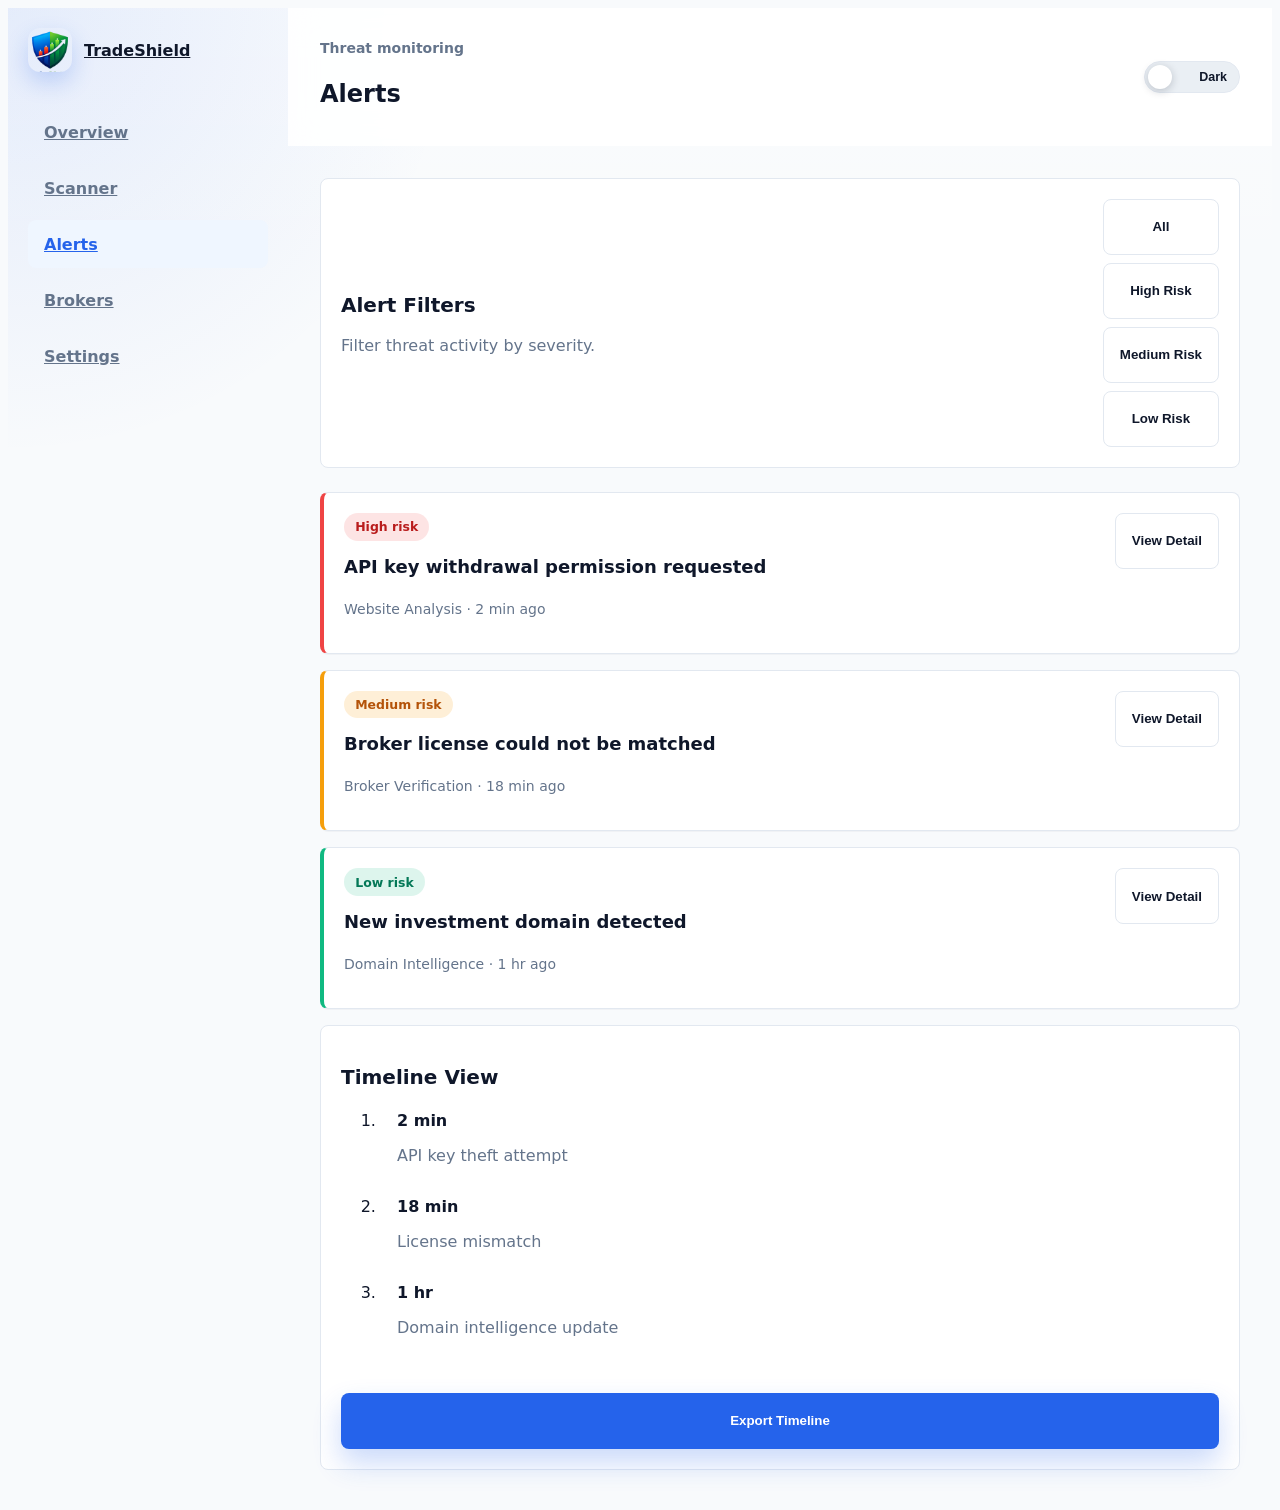
==== dashboard/alerts.html @ 96492129 "added the extension frontend files and content supporting light and dark mode" ====
<!doctype html>
<html lang="en">
  <head>
    <meta charset="utf-8">
    <meta name="viewport" content="width=device-width, initial-scale=1">
    <title>Alerts | TradeShield</title>
    <link rel="icon" href="../Assets/icons/icon-32.png">
    <link rel="stylesheet" href="../css/tailwind-local.css">
    <link rel="stylesheet" href="../css/main.css">
    <script src="../js/app.js"></script>
    <script src="../js/ui.js" defer></script>
    <script src="../js/dashboard.js" defer></script>
  </head>
  <body>
    <div class="page-loader" role="status" aria-label="Loading alerts"><div class="loader-shell"><div class="skeleton h-5 w-36"></div><div class="mt-4 grid gap-3"><div class="skeleton h-20"></div><div class="skeleton h-20"></div></div></div></div>
    <main class="ts-page dashboard-shell">
      <aside class="desktop-sidebar min-h-screen border-r p-5 ts-border">
        <a class="ts-brand" href="../index.html"><img class="ts-logo" src="../Assets/icons/icon-128.png" alt=""><span>TradeShield</span></a>
        <nav class="mt-8 grid gap-2" aria-label="Dashboard navigation"><a class="nav-item px-4" href="home.html" data-nav-page="home.html">Overview</a><a class="nav-item px-4" href="scanner.html" data-nav-page="scanner.html">Scanner</a><a class="nav-item px-4" href="alerts.html" data-nav-page="alerts.html">Alerts</a><a class="nav-item px-4" href="brokers.html" data-nav-page="brokers.html">Brokers</a><a class="nav-item px-4" href="settings.html" data-nav-page="settings.html">Settings</a></nav>
      </aside>
      <section class="dashboard-main min-w-0">
        <header class="sticky top-0 z-30 border-b bg-[color:var(--surface)]/90 px-4 py-4 backdrop-blur ts-border lg:px-8"><div class="flex items-center justify-between gap-4"><div><p class="text-sm font-bold ts-muted">Threat monitoring</p><h1 class="text-2xl font-black">Alerts</h1></div><button class="toggle" type="button" data-theme-toggle role="switch" aria-label="Switch theme" aria-checked="false"></button></div></header>
        <div class="grid gap-6 p-4 lg:p-8">
          <section class="ts-panel p-5">
            <div class="flex flex-col gap-4 lg:flex-row lg:items-center lg:justify-between">
              <div><h2 class="text-xl font-black">Alert Filters</h2><p class="mt-1 ts-muted">Filter threat activity by severity.</p></div>
              <div class="grid gap-2 sm:grid-cols-4">
                <button class="ts-btn ts-btn-secondary" type="button" data-alert-filter="All" aria-pressed="true">All</button>
                <button class="ts-btn ts-btn-secondary" type="button" data-alert-filter="High" aria-pressed="false">High Risk</button>
                <button class="ts-btn ts-btn-secondary" type="button" data-alert-filter="Medium" aria-pressed="false">Medium Risk</button>
                <button class="ts-btn ts-btn-secondary" type="button" data-alert-filter="Low" aria-pressed="false">Low Risk</button>
              </div>
            </div>
          </section>
          <section class="grid gap-4 lg:grid-cols-[1fr_320px]">
            <div class="grid gap-4" data-alert-list aria-live="polite">
              <div class="skeleton h-24"></div>
              <div class="skeleton h-24"></div>
              <div class="skeleton h-24"></div>
            </div>
            <aside class="ts-panel p-5">
              <h2 class="text-xl font-black">Timeline View</h2>
              <ol class="mt-5 grid gap-4">
                <li class="border-l-4 pl-4 alert-high"><strong>2 min</strong><p class="ts-muted">API key theft attempt</p></li>
                <li class="border-l-4 pl-4 alert-medium"><strong>18 min</strong><p class="ts-muted">License mismatch</p></li>
                <li class="border-l-4 pl-4 alert-low"><strong>1 hr</strong><p class="ts-muted">Domain intelligence update</p></li>
              </ol>
              <button class="ts-btn ts-btn-primary mt-6 w-full" type="button" data-feedback="Timeline exported.">Export Timeline</button>
            </aside>
          </section>
        </div>
      </section>
      <nav class="bottom-nav" aria-label="Mobile dashboard navigation"><a href="home.html" data-nav-page="home.html">Home</a><a href="scanner.html" data-nav-page="scanner.html">Scan</a><a href="alerts.html" data-nav-page="alerts.html">Alerts</a><a href="brokers.html" data-nav-page="brokers.html">Brokers</a><a href="settings.html" data-nav-page="settings.html">Settings</a></nav>
    </main>
  </body>
</html>
---- css/main.css ----
@import url("animations.css");

:root {
  --primary: #2563eb;
  --primary-dark: #1e40af;
  --success: #10b981;
  --warning: #f59e0b;
  --danger: #ef4444;
  --bg: #f8fafc;
  --surface: #ffffff;
  --surface-soft: #eff6ff;
  --text: #0f172a;
  --muted: #64748b;
  --border: #e2e8f0;
  --shadow: 0 16px 40px rgba(15, 23, 42, 0.08);
}

.dark {
  --bg: #020617;
  --surface: #0f172a;
  --surface-soft: #111827;
  --text: #f8fafc;
  --muted: #94a3b8;
  --border: #1e293b;
  --shadow: 0 18px 44px rgba(0, 0, 0, 0.34);
}

* {
  box-sizing: border-box;
}

html {
  scroll-behavior: smooth;
}

body {
  min-width: 320px;
  background: var(--bg);
  color: var(--text);
  font-family: Inter, ui-sans-serif, system-ui, -apple-system, BlinkMacSystemFont, "Segoe UI", sans-serif;
  letter-spacing: 0;
  transition: background-color 240ms ease, color 240ms ease;
}

a,
button,
input,
select {
  outline: none;
}

a:focus-visible,
button:focus-visible,
input:focus-visible,
select:focus-visible {
  box-shadow: 0 0 0 4px rgba(37, 99, 235, 0.22);
}

.ts-page {
  min-height: 100vh;
  background:
    radial-gradient(circle at top left, rgba(37, 99, 235, 0.1), transparent 28rem),
    linear-gradient(180deg, rgba(255, 255, 255, 0.36), transparent 18rem),
    var(--bg);
}

.dark .ts-page {
  background:
    radial-gradient(circle at top left, rgba(37, 99, 235, 0.22), transparent 28rem),
    linear-gradient(180deg, rgba(15, 23, 42, 0.28), transparent 18rem),
    var(--bg);
}

.ts-container {
  width: min(1180px, calc(100% - 32px));
  margin: 0 auto;
}

.ts-brand {
  display: inline-flex;
  align-items: center;
  gap: 0.75rem;
  color: var(--text);
  font-weight: 800;
}

.ts-logo {
  width: 44px;
  height: 44px;
  border-radius: 12px;
  object-fit: cover;
  box-shadow: 0 10px 22px rgba(37, 99, 235, 0.22);
}

.ts-card {
  border: 1px solid var(--border);
  border-radius: 8px;
  background: color-mix(in srgb, var(--surface) 94%, transparent);
  box-shadow: 0 1px 0 rgba(15, 23, 42, 0.03);
  transition: transform 220ms ease, box-shadow 220ms ease, border-color 220ms ease, background-color 220ms ease;
}

.ts-card:hover {
  border-color: rgba(37, 99, 235, 0.34);
  box-shadow: var(--shadow);
  transform: translateY(-2px);
}

.ts-card:active {
  transform: translateY(0) scale(0.995);
}

.ts-panel {
  border: 1px solid var(--border);
  border-radius: 8px;
  background: var(--surface);
}

.ts-btn {
  display: inline-flex;
  min-height: 56px;
  align-items: center;
  justify-content: center;
  gap: 0.55rem;
  border-radius: 8px;
  border: 1px solid transparent;
  padding: 0 1rem;
  font-weight: 700;
  transition: transform 200ms ease, box-shadow 200ms ease, background-color 200ms ease, border-color 200ms ease;
}

.ts-btn:hover {
  transform: translateY(-1px);
}

.ts-btn:active,
.ts-btn.is-pressed {
  transform: scale(0.98);
}

.ts-btn-primary {
  background: var(--primary);
  color: #ffffff;
  box-shadow: 0 14px 28px rgba(37, 99, 235, 0.24);
}

.ts-btn-primary:hover {
  background: var(--primary-dark);
}

.ts-btn-secondary {
  border-color: var(--border);
  background: var(--surface);
  color: var(--text);
}

.ts-btn-secondary:hover {
  border-color: rgba(37, 99, 235, 0.5);
  color: var(--primary);
}

.ts-btn-ghost {
  color: var(--muted);
}

.ts-btn-ghost:hover {
  background: var(--surface-soft);
  color: var(--text);
}

.ts-icon-btn {
  width: 44px;
  height: 44px;
  min-height: 44px;
  border: 1px solid var(--border);
  border-radius: 8px;
  background: var(--surface);
  color: var(--text);
}

.ts-pill,
.risk-badge {
  display: inline-flex;
  align-items: center;
  gap: 0.4rem;
  border-radius: 999px;
  padding: 0.4rem 0.7rem;
  font-size: 0.78rem;
  font-weight: 800;
}

.pill-success,
.risk-low {
  background: rgba(16, 185, 129, 0.14);
  color: #047857;
}

.pill-warning,
.risk-medium {
  background: rgba(245, 158, 11, 0.16);
  color: #b45309;
}

.pill-danger,
.risk-high {
  background: rgba(239, 68, 68, 0.14);
  color: #b91c1c;
}

.dark .pill-success,
.dark .risk-low {
  color: #6ee7b7;
}

.dark .pill-warning,
.dark .risk-medium {
  color: #fbbf24;
}

.dark .pill-danger,
.dark .risk-high {
  color: #fca5a5;
}

.metric-value {
  color: var(--text);
  font-size: clamp(2rem, 5vw, 3.75rem);
  font-weight: 900;
  line-height: 1;
}

.ts-muted {
  color: var(--muted);
}

.ts-input {
  min-height: 56px;
  width: 100%;
  border: 1px solid var(--border);
  border-radius: 8px;
  background: var(--surface);
  color: var(--text);
  padding: 0 1rem;
  transition: border-color 200ms ease, box-shadow 200ms ease;
}

.ts-input:focus {
  border-color: var(--primary);
  box-shadow: 0 0 0 4px rgba(37, 99, 235, 0.16);
}

.ts-loader {
  width: 1.1rem;
  height: 1.1rem;
  border: 2px solid rgba(255, 255, 255, 0.42);
  border-top-color: #ffffff;
  border-radius: 999px;
  animation: spin 700ms linear infinite;
}

.page-loader {
  position: fixed;
  inset: 0;
  z-index: 80;
  display: grid;
  place-items: center;
  background: var(--bg);
  transition: opacity 260ms ease, visibility 260ms ease;
}

.page-loader.is-hidden {
  visibility: hidden;
  opacity: 0;
}

.loader-shell {
  width: min(420px, calc(100% - 32px));
  border: 1px solid var(--border);
  border-radius: 8px;
  background: var(--surface);
  padding: 1.25rem;
  box-shadow: var(--shadow);
}

.skeleton {
  position: relative;
  overflow: hidden;
  border-radius: 8px;
  background: color-mix(in srgb, var(--border) 62%, transparent);
}

.skeleton::after {
  content: "";
  position: absolute;
  inset: 0;
  transform: translateX(-100%);
  background: linear-gradient(90deg, transparent, rgba(255, 255, 255, 0.45), transparent);
  animation: shimmer 1.35s infinite;
}

.progress-track {
  height: 0.55rem;
  overflow: hidden;
  border-radius: 999px;
  background: color-mix(in srgb, var(--border) 72%, transparent);
}

.progress-bar {
  height: 100%;
  width: var(--progress, 0%);
  border-radius: inherit;
  background: linear-gradient(90deg, var(--primary), var(--success));
  transition: width 420ms ease;
}

.progress-25 {
  --progress: 25%;
}

.progress-50 {
  --progress: 50%;
}

.progress-75 {
  --progress: 75%;
}

.progress-78 {
  --progress: 78%;
}

.progress-86 {
  --progress: 86%;
}

.progress-92 {
  --progress: 92%;
}

.progress-94 {
  --progress: 94%;
}

.progress-97 {
  --progress: 97%;
}

.progress-100 {
  --progress: 100%;
}

.risk-meter {
  position: relative;
  display: grid;
  width: 152px;
  height: 152px;
  place-items: center;
  border-radius: 999px;
  background:
    conic-gradient(var(--meter-color, var(--success)) var(--meter, 0%), color-mix(in srgb, var(--border) 64%, transparent) 0),
    var(--surface);
}

.risk-meter::before {
  content: "";
  position: absolute;
  inset: 13px;
  border-radius: inherit;
  background: var(--surface);
  box-shadow: inset 0 0 0 1px var(--border);
}

.risk-meter > span {
  position: relative;
  z-index: 1;
  font-size: 2rem;
  font-weight: 900;
}

.meter-low {
  --meter-color: var(--success);
}

.meter-medium {
  --meter-color: var(--warning);
}

.meter-high {
  --meter-color: var(--danger);
}

.meter-24 {
  --meter: 24%;
}

.meter-34 {
  --meter: 34%;
}

.meter-54 {
  --meter: 54%;
}

.meter-62 {
  --meter: 62%;
}

.meter-81 {
  --meter: 81%;
}

.meter-86 {
  --meter: 86%;
}

.meter-88 {
  --meter: 88%;
}

.meter-92 {
  --meter: 92%;
}

.meter-94 {
  --meter: 94%;
}

.ts-border {
  border-color: var(--border);
}

.nav-item {
  display: flex;
  min-height: 48px;
  align-items: center;
  gap: 0.7rem;
  border-radius: 8px;
  color: var(--muted);
  font-weight: 700;
  transition: background-color 200ms ease, color 200ms ease, transform 200ms ease;
}

.nav-item:hover,
.nav-item[aria-current="page"] {
  background: var(--surface-soft);
  color: var(--primary);
}

.nav-item:active {
  transform: scale(0.98);
}

.bottom-nav {
  position: fixed;
  right: 0;
  bottom: 0;
  left: 0;
  z-index: 40;
  display: grid;
  grid-template-columns: repeat(5, minmax(0, 1fr));
  border-top: 1px solid var(--border);
  background: color-mix(in srgb, var(--surface) 94%, transparent);
  backdrop-filter: blur(16px);
}

.bottom-nav a {
  display: grid;
  min-height: 64px;
  place-items: center;
  color: var(--muted);
  font-size: 0.72rem;
  font-weight: 800;
}

.bottom-nav a[aria-current="page"] {
  color: var(--primary);
}

.toast-region {
  position: fixed;
  right: 1rem;
  bottom: 1rem;
  z-index: 90;
  display: grid;
  gap: 0.75rem;
}

.toast {
  width: min(360px, calc(100vw - 32px));
  border: 1px solid var(--border);
  border-left: 4px solid var(--primary);
  border-radius: 8px;
  background: var(--surface);
  padding: 0.9rem 1rem;
  box-shadow: var(--shadow);
  animation: slideUp 220ms ease both;
}

.modal-backdrop {
  position: fixed;
  inset: 0;
  z-index: 70;
  display: none;
  align-items: center;
  justify-content: center;
  background: rgba(2, 6, 23, 0.64);
  padding: 1rem;
}

.modal-backdrop.is-open {
  display: flex;
}

.modal-card {
  width: min(560px, 100%);
  max-height: calc(100vh - 2rem);
  overflow: auto;
  border-radius: 8px;
  background: var(--surface);
  color: var(--text);
  box-shadow: var(--shadow);
  animation: slideUp 220ms ease both;
}

.toggle {
  position: relative;
  width: 96px;
  height: 32px;
  border-radius: 999px;
  border: 1px solid var(--border);
  background: color-mix(in srgb, var(--border) 70%, transparent);
  transition: background-color 200ms ease;
}

.toggle::before {
  content: "Dark";
  position: absolute;
  top: 50%;
  right: 12px;
  transform: translateY(-50%);
  color: var(--text);
  font-size: 0.78rem;
  font-weight: 800;
  line-height: 1;
}

.toggle[aria-checked="true"]::before {
  content: "Light";
  right: auto;
  left: 12px;
  color: #ffffff;
}

.toggle::after {
  content: "";
  position: absolute;
  top: 3px;
  left: 3px;
  width: 24px;
  height: 24px;
  border-radius: 999px;
  background: #ffffff;
  box-shadow: 0 2px 8px rgba(15, 23, 42, 0.22);
  transition: transform 200ms ease;
}

.toggle[aria-checked="true"] {
  background: var(--primary);
}

.toggle[aria-checked="true"]::after {
  transform: translateX(64px);
}

.extension-frame {
  border: 1px solid var(--border);
  border-radius: 8px;
  background: var(--surface);
  box-shadow: var(--shadow);
}

.browser-bar {
  display: flex;
  align-items: center;
  gap: 0.45rem;
  border-bottom: 1px solid var(--border);
  padding: 0.8rem;
}

.dot {
  width: 10px;
  height: 10px;
  border-radius: 999px;
  background: var(--border);
}

.alert-row {
  border-left: 4px solid var(--primary);
}

.alert-high {
  border-left-color: var(--danger);
}

.alert-medium {
  border-left-color: var(--warning);
}

.alert-low {
  border-left-color: var(--success);
}

.table-wrap {
  overflow-x: auto;
}

.ts-table {
  min-width: 720px;
  width: 100%;
  border-collapse: separate;
  border-spacing: 0;
}

.ts-table th,
.ts-table td {
  border-bottom: 1px solid var(--border);
  padding: 1rem;
  text-align: left;
}

.ts-table th {
  color: var(--muted);
  font-size: 0.76rem;
  text-transform: uppercase;
}

.extension-popup {
  width: 390px;
  min-height: 560px;
  overflow: hidden;
  background: var(--bg);
}

.popup-shell {
  min-height: 560px;
  background:
    radial-gradient(circle at top left, rgba(37, 99, 235, 0.12), transparent 18rem),
    var(--bg);
}

.dark .popup-shell {
  background:
    radial-gradient(circle at top left, rgba(37, 99, 235, 0.22), transparent 18rem),
    var(--bg);
}

@media (max-width: 420px) {
  .extension-popup {
    width: 100vw;
  }
}

@media (min-width: 1024px) {
  .dashboard-shell {
    display: grid;
    grid-template-columns: 280px minmax(0, 1fr);
  }

  .bottom-nav {
    display: none;
  }
}

@media (max-width: 1023px) {
  .desktop-sidebar {
    display: none;
  }

  .dashboard-main {
    padding-bottom: 5.75rem;
  }
}
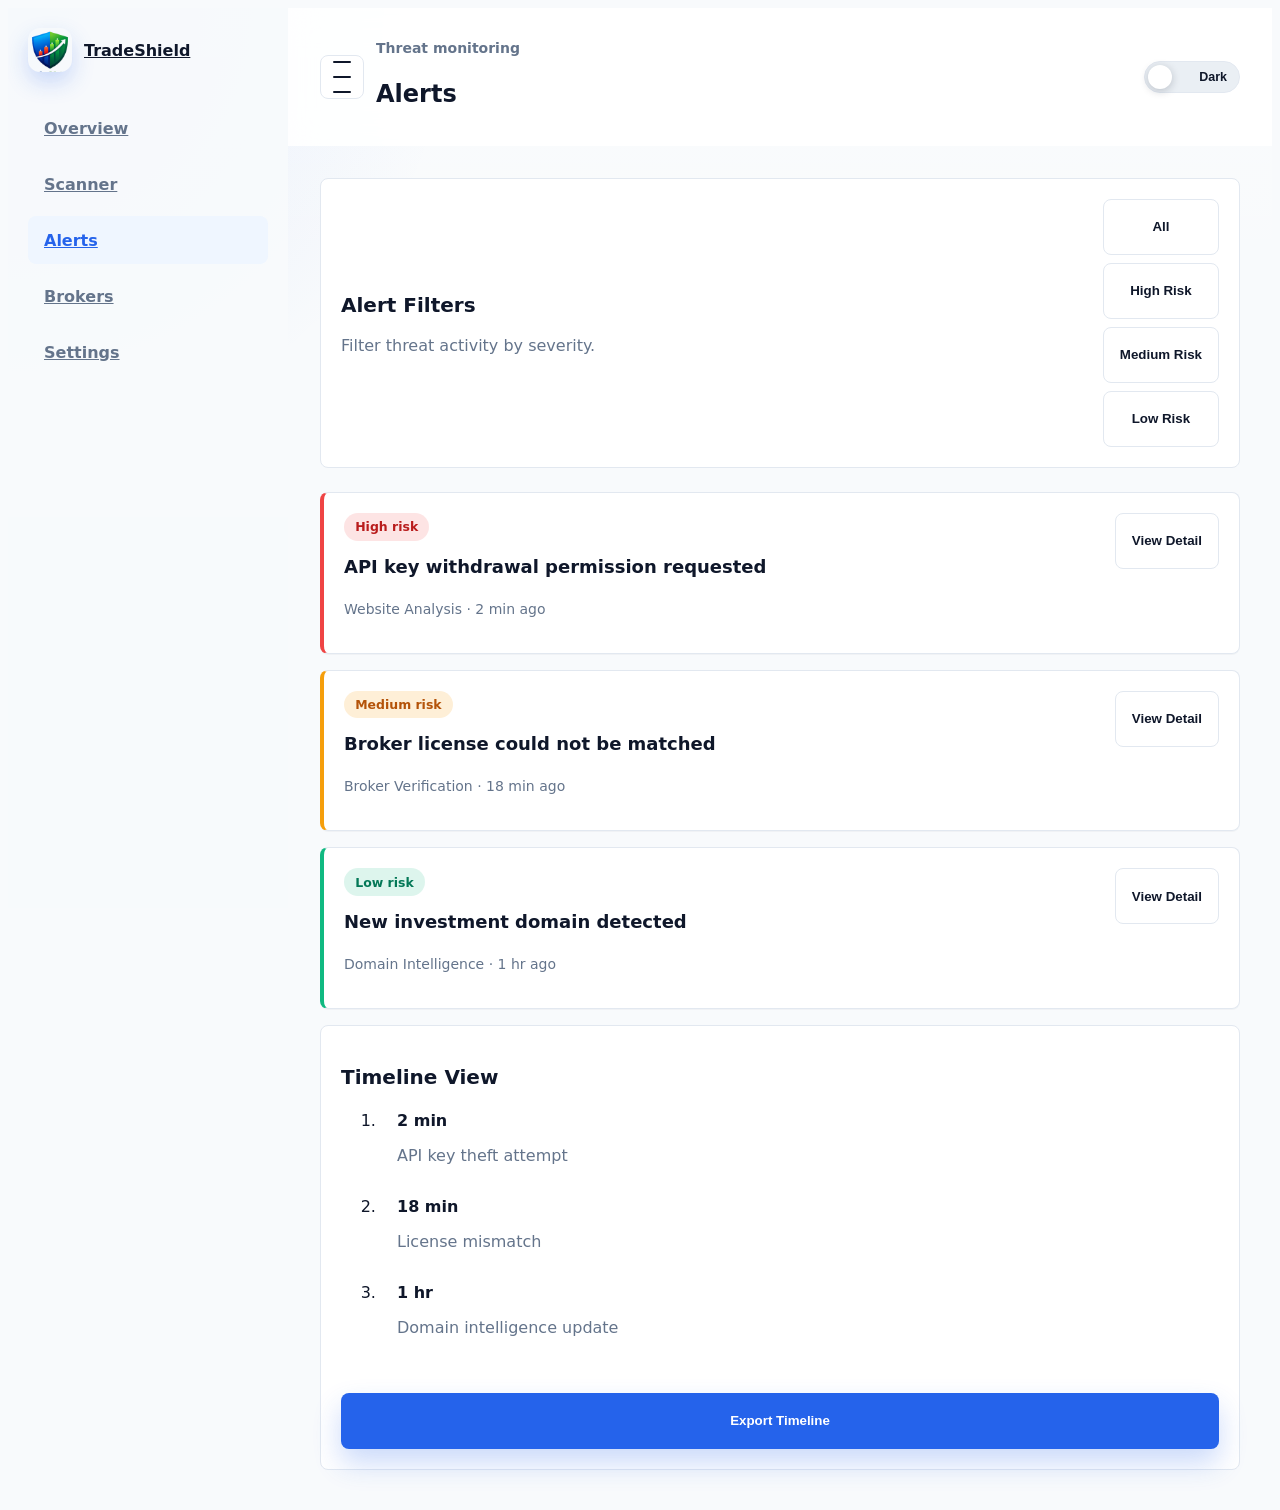
==== commit dab68882: "added open and closing sidebar toggle" ====
--- a/dashboard/alerts.html
+++ b/dashboard/alerts.html
@@ -13,13 +13,13 @@
   </head>
   <body>
     <div class="page-loader" role="status" aria-label="Loading alerts"><div class="loader-shell"><div class="skeleton h-5 w-36"></div><div class="mt-4 grid gap-3"><div class="skeleton h-20"></div><div class="skeleton h-20"></div></div></div></div>
-    <main class="ts-page dashboard-shell">
-      <aside class="desktop-sidebar min-h-screen border-r p-5 ts-border">
-        <a class="ts-brand" href="../index.html"><img class="ts-logo" src="../Assets/icons/icon-128.png" alt=""><span>TradeShield</span></a>
+    <main class="ts-page dashboard-shell" data-dashboard-shell>
+      <aside class="desktop-sidebar min-h-screen border-r p-5 ts-border" id="dashboard-sidebar" data-sidebar aria-label="Dashboard sidebar" aria-hidden="false">
+        <div class="sidebar-head"><a class="ts-brand" href="../index.html"><img class="ts-logo" src="../Assets/icons/icon-128.png" alt=""><span>TradeShield</span></a><button class="ts-icon-btn sidebar-close" type="button" data-sidebar-toggle aria-controls="dashboard-sidebar" aria-expanded="true" aria-label="Close sidebar"><span></span><span></span></button></div>
         <nav class="mt-8 grid gap-2" aria-label="Dashboard navigation"><a class="nav-item px-4" href="home.html" data-nav-page="home.html">Overview</a><a class="nav-item px-4" href="scanner.html" data-nav-page="scanner.html">Scanner</a><a class="nav-item px-4" href="alerts.html" data-nav-page="alerts.html">Alerts</a><a class="nav-item px-4" href="brokers.html" data-nav-page="brokers.html">Brokers</a><a class="nav-item px-4" href="settings.html" data-nav-page="settings.html">Settings</a></nav>
       </aside>
       <section class="dashboard-main min-w-0">
-        <header class="sticky top-0 z-30 border-b bg-[color:var(--surface)]/90 px-4 py-4 backdrop-blur ts-border lg:px-8"><div class="flex items-center justify-between gap-4"><div><p class="text-sm font-bold ts-muted">Threat monitoring</p><h1 class="text-2xl font-black">Alerts</h1></div><button class="toggle" type="button" data-theme-toggle role="switch" aria-label="Switch theme" aria-checked="false"></button></div></header>
+        <header class="sticky top-0 z-30 border-b bg-[color:var(--surface)]/90 px-4 py-4 backdrop-blur ts-border lg:px-8"><div class="flex items-center justify-between gap-4"><div class="flex min-w-0 items-center gap-3"><button class="ts-icon-btn sidebar-toggle" type="button" data-sidebar-toggle aria-controls="dashboard-sidebar" aria-expanded="true" aria-label="Close sidebar"><span></span><span></span><span></span></button><div><p class="text-sm font-bold ts-muted">Threat monitoring</p><h1 class="text-2xl font-black">Alerts</h1></div></div><button class="toggle" type="button" data-theme-toggle role="switch" aria-label="Switch theme" aria-checked="false"></button></div></header>
         <div class="grid gap-6 p-4 lg:p-8">
           <section class="ts-panel p-5">
             <div class="flex flex-col gap-4 lg:flex-row lg:items-center lg:justify-between">
@@ -50,6 +50,7 @@
           </section>
         </div>
       </section>
+      <button class="sidebar-backdrop" type="button" data-sidebar-backdrop aria-label="Close sidebar"></button>
       <nav class="bottom-nav" aria-label="Mobile dashboard navigation"><a href="home.html" data-nav-page="home.html">Home</a><a href="scanner.html" data-nav-page="scanner.html">Scan</a><a href="alerts.html" data-nav-page="alerts.html">Alerts</a><a href="brokers.html" data-nav-page="brokers.html">Brokers</a><a href="settings.html" data-nav-page="settings.html">Settings</a></nav>
     </main>
   </body>
--- a/css/main.css
+++ b/css/main.css
@@ -169,6 +169,8 @@
 }
 
 .ts-icon-btn {
+  display: inline-grid;
+  place-items: center;
   width: 44px;
   height: 44px;
   min-height: 44px;
@@ -448,6 +450,58 @@
 
 .nav-item:active {
   transform: scale(0.98);
+}
+
+.sidebar-toggle,
+.sidebar-close {
+  position: relative;
+  flex: 0 0 auto;
+}
+
+.sidebar-toggle span,
+.sidebar-close span {
+  display: block;
+  width: 18px;
+  height: 2px;
+  border-radius: 999px;
+  background: currentColor;
+  transition: transform 200ms ease, opacity 200ms ease;
+}
+
+.sidebar-toggle span + span {
+  margin-top: 4px;
+}
+
+.sidebar-close span {
+  position: absolute;
+  top: 50%;
+  left: 50%;
+  margin-left: -9px;
+  margin-top: -1px;
+}
+
+.sidebar-close span:first-child {
+  transform: rotate(45deg);
+}
+
+.sidebar-close span:last-child {
+  transform: rotate(-45deg);
+}
+
+.sidebar-head {
+  display: flex;
+  align-items: center;
+  justify-content: space-between;
+  gap: 1rem;
+}
+
+.sidebar-backdrop {
+  position: fixed;
+  inset: 0;
+  z-index: 44;
+  display: none;
+  border: 0;
+  background: rgba(2, 6, 23, 0.58);
 }
 
 .bottom-nav {
@@ -664,6 +718,31 @@
   .dashboard-shell {
     display: grid;
     grid-template-columns: 280px minmax(0, 1fr);
+    transition: grid-template-columns 220ms ease;
+  }
+
+  .dashboard-shell.is-sidebar-closed {
+    grid-template-columns: 0 minmax(0, 1fr);
+  }
+
+  .dashboard-shell.is-sidebar-closed .desktop-sidebar {
+    transform: translateX(-100%);
+    opacity: 0;
+    pointer-events: none;
+    visibility: hidden;
+  }
+
+  .desktop-sidebar {
+    position: sticky;
+    top: 0;
+    height: 100vh;
+    overflow: hidden auto;
+    background: color-mix(in srgb, var(--bg) 92%, transparent);
+    transition: transform 220ms ease, opacity 220ms ease, visibility 220ms ease;
+  }
+
+  .sidebar-close {
+    display: none;
   }
 
   .bottom-nav {
@@ -673,7 +752,27 @@
 
 @media (max-width: 1023px) {
   .desktop-sidebar {
-    display: none;
+    position: fixed;
+    top: 0;
+    bottom: 0;
+    left: 0;
+    z-index: 45;
+    width: min(320px, calc(100vw - 56px));
+    overflow-y: auto;
+    background: var(--bg);
+    box-shadow: var(--shadow);
+    transform: translateX(-105%);
+    transition: transform 220ms ease;
+    visibility: hidden;
+  }
+
+  .dashboard-shell.is-sidebar-open .desktop-sidebar {
+    transform: translateX(0);
+    visibility: visible;
+  }
+
+  .dashboard-shell.is-sidebar-open .sidebar-backdrop {
+    display: block;
   }
 
   .dashboard-main {
